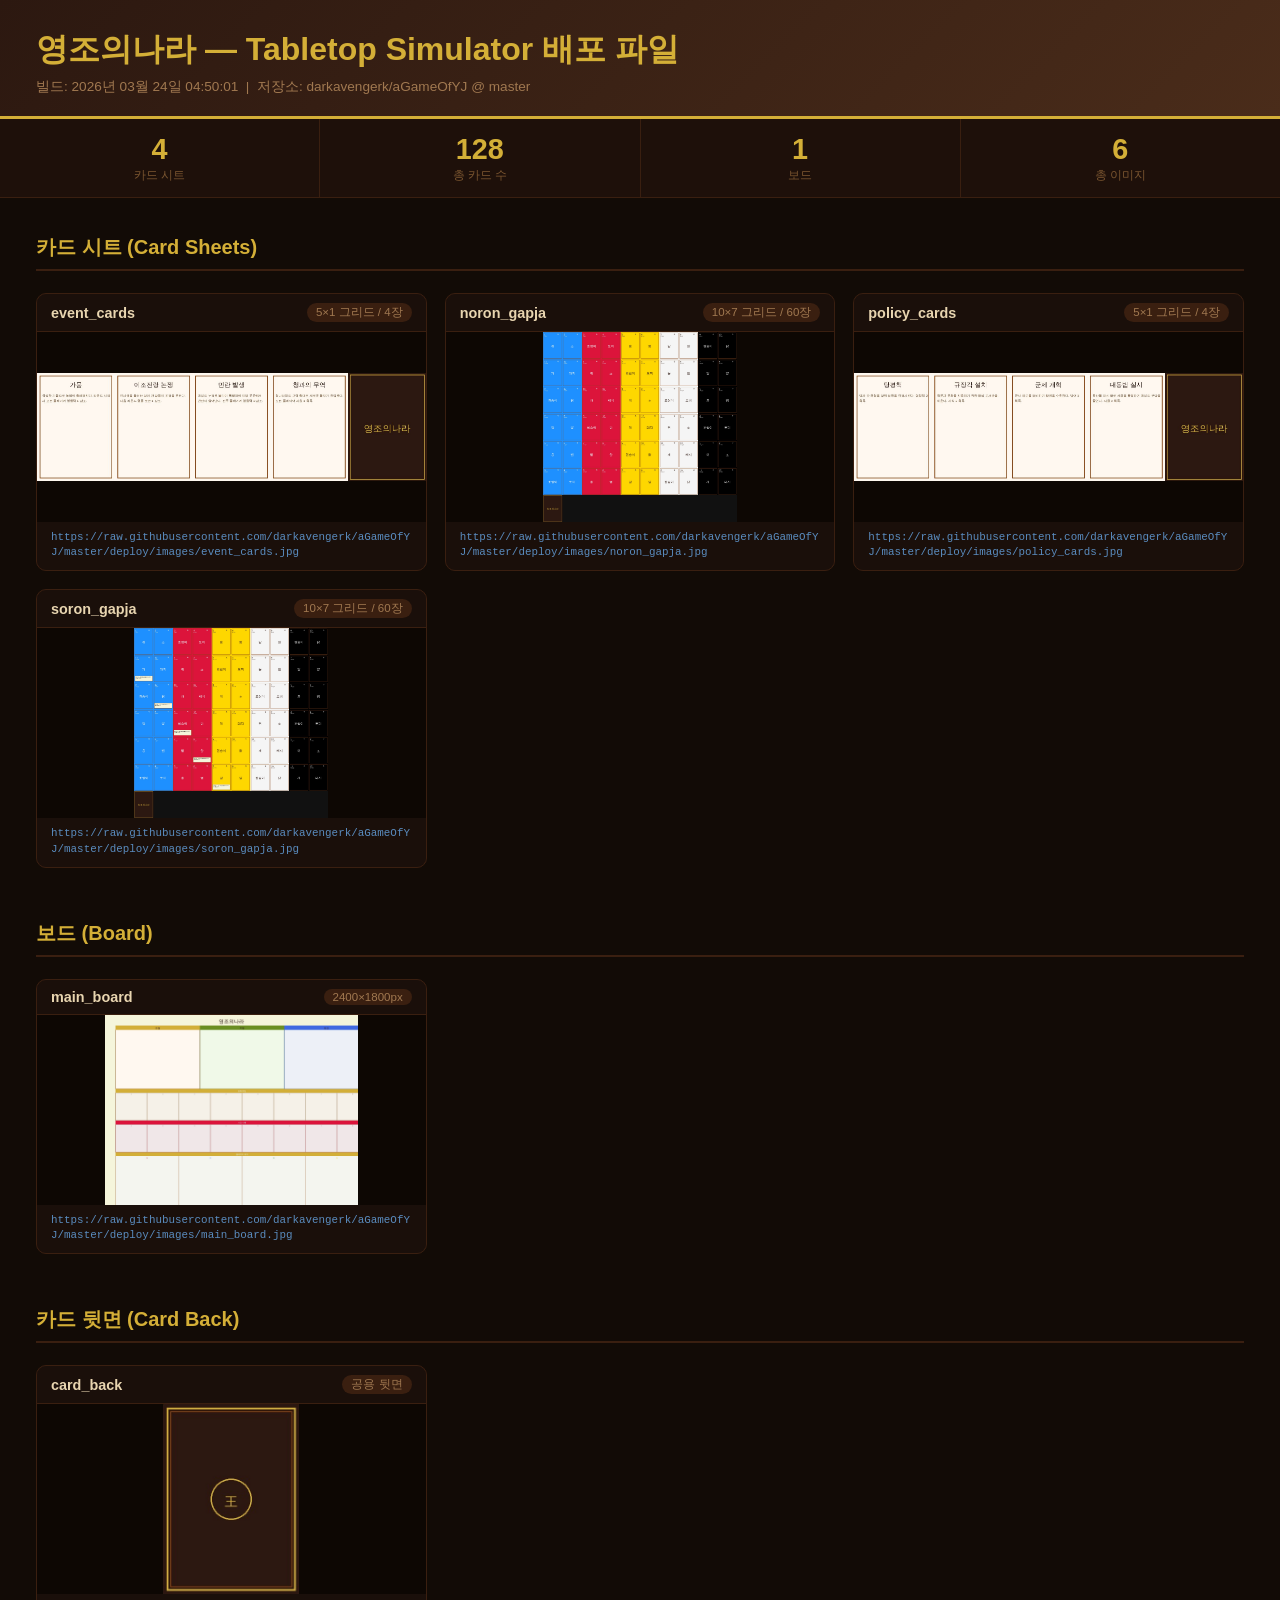
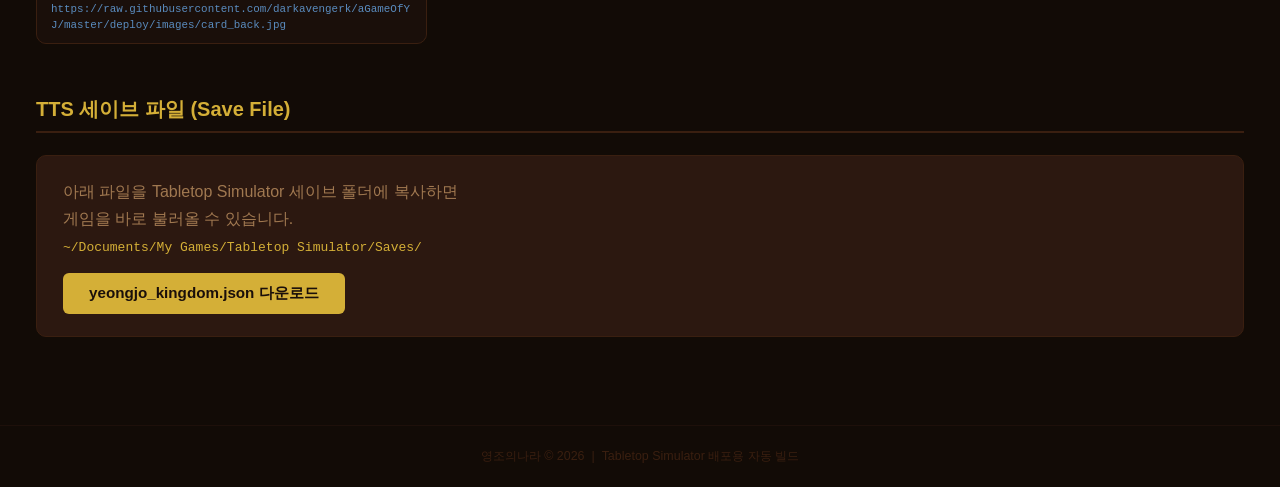
==== index.html @ 4de60154 "chore: rebuild TTS deploy assets [skip ci]" ====
<!DOCTYPE html>
<html lang="ko">
<head>
  <meta charset="UTF-8">
  <meta name="viewport" content="width=device-width, initial-scale=1.0">
  <title>영조의나라 — TTS 배포 파일</title>
  <style>
    *, *::before, *::after { box-sizing: border-box; margin: 0; padding: 0; }

    body {
      font-family: 'Malgun Gothic', 'Noto Sans KR', sans-serif;
      background: #120b06;
      color: #e8d5b0;
      min-height: 100vh;
    }

    /* ── 헤더 ── */
    header {
      background: linear-gradient(135deg, #2c1810 0%, #4a2c1a 100%);
      border-bottom: 3px solid #d4af37;
      padding: 28px 36px 20px;
    }
    header h1 { font-size: 2rem; color: #d4af37; margin-bottom: 6px; }
    header .meta { color: #a07850; font-size: 0.85rem; }

    /* ── 통계 바 ── */
    .stats-bar {
      display: flex;
      gap: 0;
      background: #1e100a;
      border-bottom: 1px solid #3a1f10;
    }
    .stat {
      flex: 1;
      display: flex;
      flex-direction: column;
      align-items: center;
      padding: 14px 0;
      border-right: 1px solid #3a1f10;
    }
    .stat:last-child { border-right: none; }
    .stat-value { font-size: 1.8rem; font-weight: 700; color: #d4af37; }
    .stat-label { font-size: 0.72rem; color: #7a5530; margin-top: 2px; }

    /* ── 메인 ── */
    main { padding: 36px; }

    section { margin-bottom: 52px; }
    section h2 {
      font-size: 1.25rem;
      color: #d4af37;
      border-bottom: 2px solid #3a1f10;
      padding-bottom: 8px;
      margin-bottom: 22px;
    }

    /* ── 그리드 ── */
    .grid {
      display: grid;
      grid-template-columns: repeat(auto-fill, minmax(300px, 1fr));
      gap: 18px;
    }

    /* ── 카드 아이템 ── */
    .card-item {
      background: #2c1810;
      border: 1px solid #3a1f10;
      border-radius: 10px;
      overflow: hidden;
      transition: border-color 0.2s, transform 0.15s;
    }
    .card-item:hover {
      border-color: #d4af37;
      transform: translateY(-2px);
    }

    .card-header {
      display: flex;
      justify-content: space-between;
      align-items: center;
      padding: 9px 14px;
      background: #1a0f0a;
      border-bottom: 1px solid #3a1f10;
    }
    .item-name { font-weight: 700; font-size: 0.9rem; }
    .item-badge {
      font-size: 0.72rem;
      color: #a07850;
      background: #3a1f10;
      padding: 2px 9px;
      border-radius: 12px;
      white-space: nowrap;
    }

    .card-item a { display: block; }
    .card-item img {
      width: 100%;
      height: 190px;
      object-fit: contain;
      background: #0d0703;
      display: block;
      transition: opacity 0.15s;
    }
    .card-item a:hover img { opacity: 0.85; }

    .card-footer {
      padding: 8px 14px 10px;
      background: #1a0f0a;
    }
    .card-footer code {
      font-size: 0.68rem;
      color: #5a8cbf;
      word-break: break-all;
      display: block;
      line-height: 1.4;
    }

    /* ── JSON 섹션 ── */
    .json-box {
      background: #2c1810;
      border: 1px solid #3a1f10;
      border-radius: 10px;
      padding: 22px 26px;
    }
    .json-box p { color: #a07850; margin-bottom: 14px; line-height: 1.7; }
    .json-box code { color: #d4af37; }
    .dl-btn {
      display: inline-block;
      background: #d4af37;
      color: #1a0f0a;
      text-decoration: none;
      padding: 10px 26px;
      border-radius: 6px;
      font-weight: 700;
      font-size: 0.95rem;
      transition: background 0.2s;
    }
    .dl-btn:hover { background: #f0d060; }

    /* ── 푸터 ── */
    footer {
      text-align: center;
      padding: 22px;
      color: #3a1f10;
      font-size: 0.78rem;
      border-top: 1px solid #1e100a;
    }
  </style>
</head>
<body>

<header>
  <h1>영조의나라 — Tabletop Simulator 배포 파일</h1>
  <div class="meta">
    빌드: 2026년 03월 24일 04:50:01 &nbsp;|&nbsp;
    저장소: darkavengerk/aGameOfYJ @ master
  </div>
</header>

<div class="stats-bar">
  <div class="stat">
    <span class="stat-value">4</span>
    <span class="stat-label">카드 시트</span>
  </div>
  <div class="stat">
    <span class="stat-value">128</span>
    <span class="stat-label">총 카드 수</span>
  </div>
  <div class="stat">
    <span class="stat-value">1</span>
    <span class="stat-label">보드</span>
  </div>
  <div class="stat">
    <span class="stat-value">6</span>
    <span class="stat-label">총 이미지</span>
  </div>
</div>

<main>

  <section>
    <h2>카드 시트 (Card Sheets)</h2>
    <div class="grid">
      
        <div class="card-item">
          <div class="card-header">
            <span class="item-name">event_cards</span>
            <span class="item-badge">5×1 그리드 / 4장</span>
          </div>
          <a href="deploy/images/event_cards.jpg" target="_blank" title="클릭하면 원본 크기로 열림">
            <img src="deploy/images/event_cards.jpg" alt="event_cards" loading="lazy">
          </a>
          <div class="card-footer">
            <code>https://raw.githubusercontent.com/darkavengerk/aGameOfYJ/master/deploy/images/event_cards.jpg</code>
          </div>
        </div>
        <div class="card-item">
          <div class="card-header">
            <span class="item-name">noron_gapja</span>
            <span class="item-badge">10×7 그리드 / 60장</span>
          </div>
          <a href="deploy/images/noron_gapja.jpg" target="_blank" title="클릭하면 원본 크기로 열림">
            <img src="deploy/images/noron_gapja.jpg" alt="noron_gapja" loading="lazy">
          </a>
          <div class="card-footer">
            <code>https://raw.githubusercontent.com/darkavengerk/aGameOfYJ/master/deploy/images/noron_gapja.jpg</code>
          </div>
        </div>
        <div class="card-item">
          <div class="card-header">
            <span class="item-name">policy_cards</span>
            <span class="item-badge">5×1 그리드 / 4장</span>
          </div>
          <a href="deploy/images/policy_cards.jpg" target="_blank" title="클릭하면 원본 크기로 열림">
            <img src="deploy/images/policy_cards.jpg" alt="policy_cards" loading="lazy">
          </a>
          <div class="card-footer">
            <code>https://raw.githubusercontent.com/darkavengerk/aGameOfYJ/master/deploy/images/policy_cards.jpg</code>
          </div>
        </div>
        <div class="card-item">
          <div class="card-header">
            <span class="item-name">soron_gapja</span>
            <span class="item-badge">10×7 그리드 / 60장</span>
          </div>
          <a href="deploy/images/soron_gapja.jpg" target="_blank" title="클릭하면 원본 크기로 열림">
            <img src="deploy/images/soron_gapja.jpg" alt="soron_gapja" loading="lazy">
          </a>
          <div class="card-footer">
            <code>https://raw.githubusercontent.com/darkavengerk/aGameOfYJ/master/deploy/images/soron_gapja.jpg</code>
          </div>
        </div>
    </div>
  </section>

  <section>
    <h2>보드 (Board)</h2>
    <div class="grid">
      
        <div class="card-item">
          <div class="card-header">
            <span class="item-name">main_board</span>
            <span class="item-badge">2400×1800px</span>
          </div>
          <a href="deploy/images/main_board.jpg" target="_blank" title="클릭하면 원본 크기로 열림">
            <img src="deploy/images/main_board.jpg" alt="main_board" loading="lazy">
          </a>
          <div class="card-footer">
            <code>https://raw.githubusercontent.com/darkavengerk/aGameOfYJ/master/deploy/images/main_board.jpg</code>
          </div>
        </div>
    </div>
  </section>

  <section>
    <h2>카드 뒷면 (Card Back)</h2>
    <div class="grid">
      <div class="card-item">
        <div class="card-header">
          <span class="item-name">card_back</span>
          <span class="item-badge">공용 뒷면</span>
        </div>
        <a href="deploy/images/card_back.jpg" target="_blank">
          <img src="deploy/images/card_back.jpg" alt="card_back" loading="lazy">
        </a>
        <div class="card-footer">
          <code>https://raw.githubusercontent.com/darkavengerk/aGameOfYJ/master/deploy/images/card_back.jpg</code>
        </div>
      </div>
    </div>
  </section>

  <section>
    <h2>TTS 세이브 파일 (Save File)</h2>
    <div class="json-box">
      <p>
        아래 파일을 Tabletop Simulator 세이브 폴더에 복사하면<br>
        게임을 바로 불러올 수 있습니다.<br>
        <code>~/Documents/My Games/Tabletop Simulator/Saves/</code>
      </p>
      <a href="deploy/yeongjo_kingdom.json" download class="dl-btn">
        yeongjo_kingdom.json 다운로드
      </a>
    </div>
  </section>

</main>

<footer>
  영조의나라 &copy; 2026 &nbsp;|&nbsp;
  Tabletop Simulator 배포용 자동 빌드
</footer>

</body>
</html>
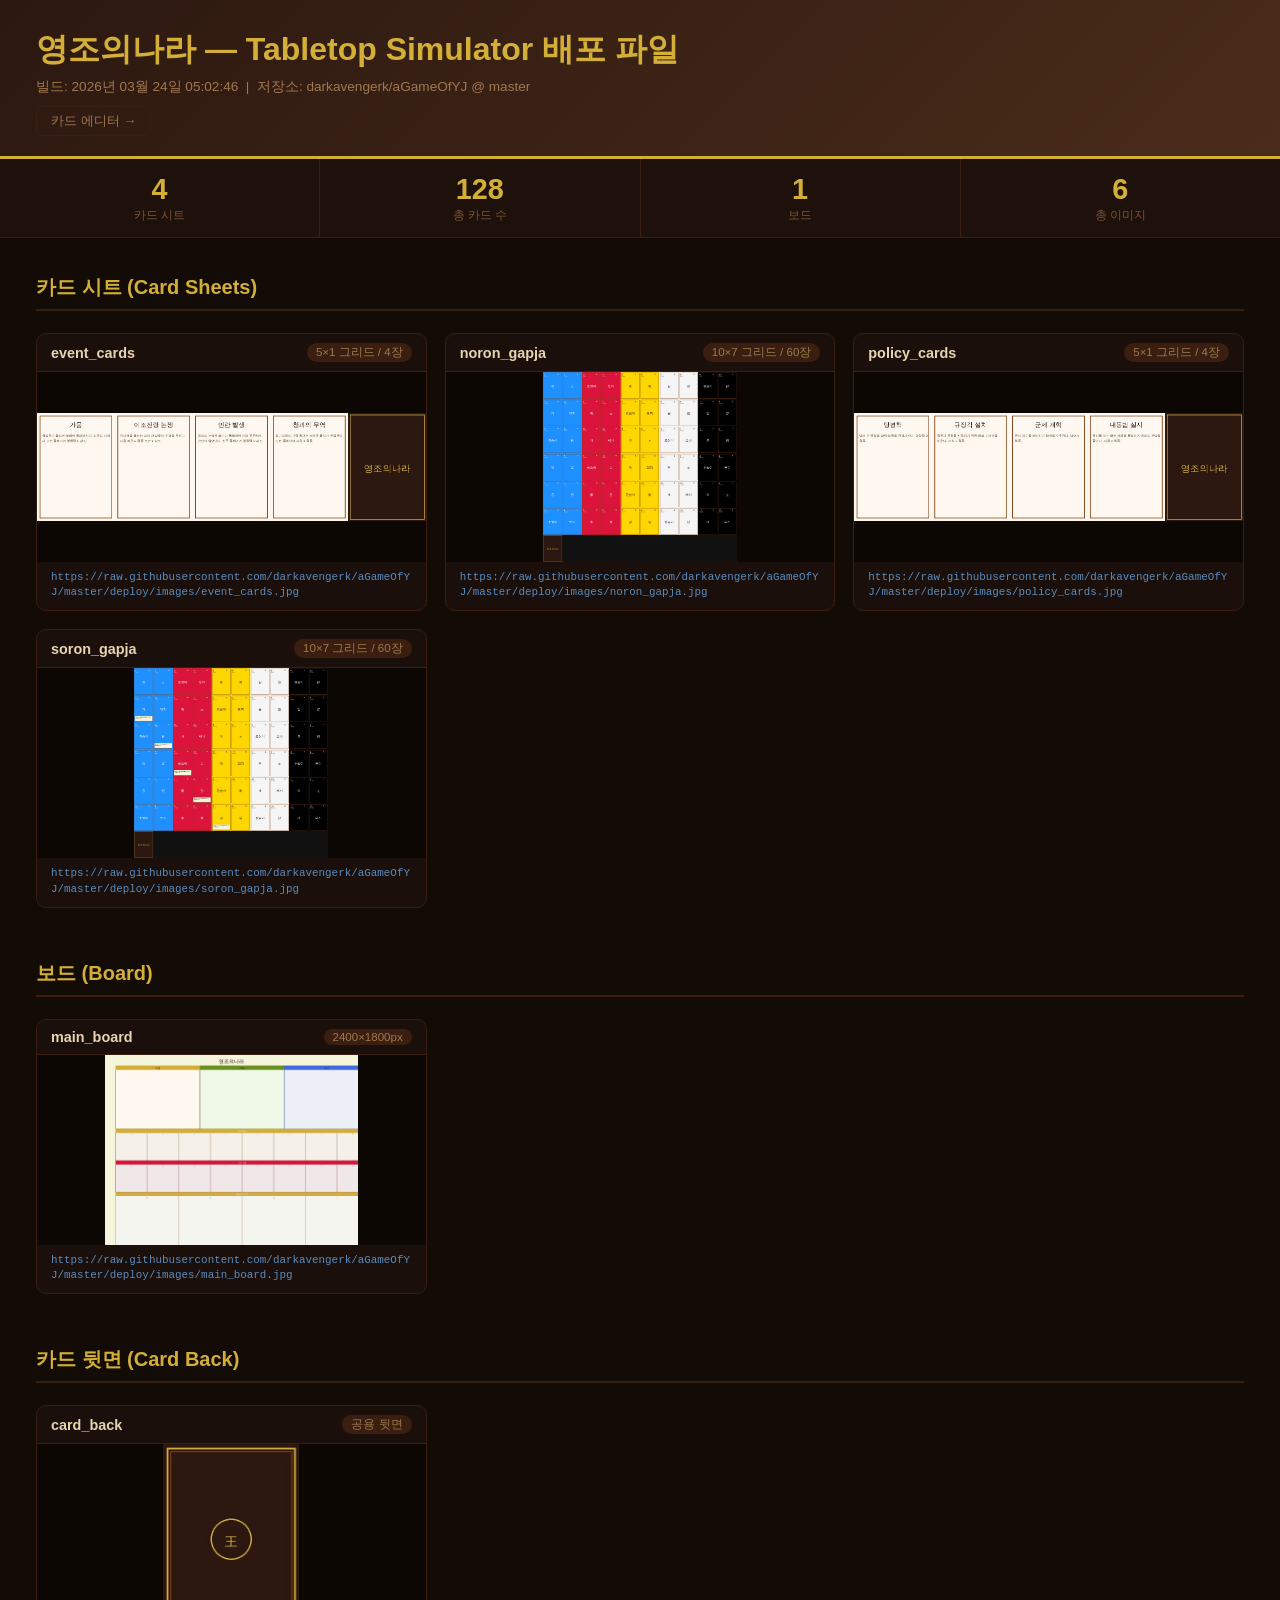
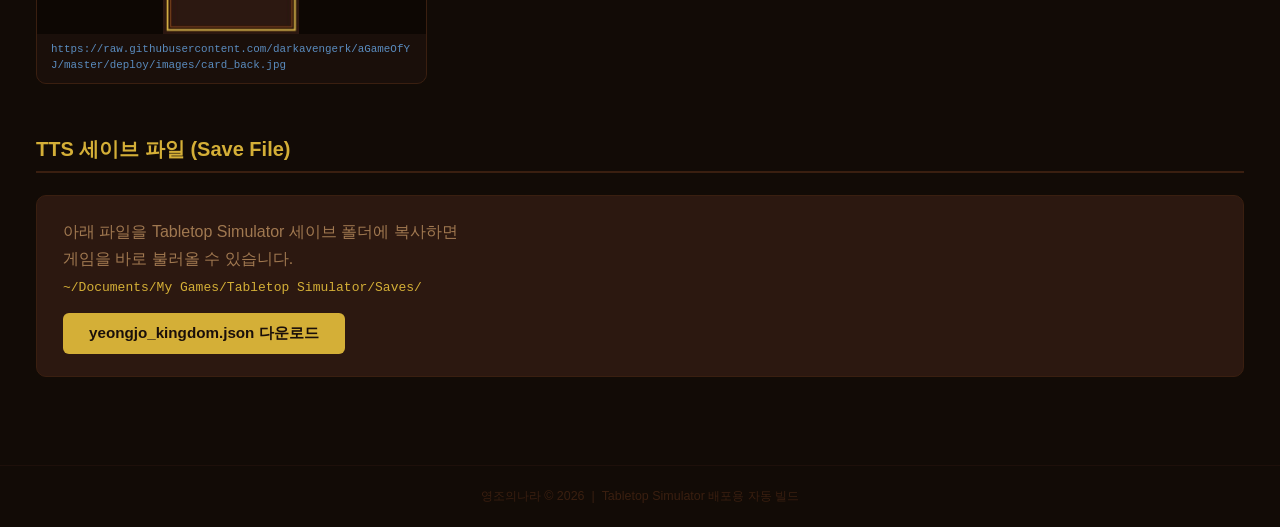
==== commit 11bd5021: "chore: rebuild TTS deploy assets [skip ci]" ====
--- a/index.html
+++ b/index.html
@@ -137,6 +137,25 @@
     }
     .dl-btn:hover { background: #f0d060; }
 
+    /* ── 헤더 내비 ── */
+    .header-nav {
+      margin-top: 10px;
+    }
+    .nav-link {
+      display: inline-block;
+      border: 1px solid #3a1f10;
+      color: #a07850;
+      text-decoration: none;
+      padding: 5px 14px;
+      border-radius: 6px;
+      font-size: 0.82rem;
+      transition: border-color .2s, color .2s;
+    }
+    .nav-link:hover {
+      border-color: #d4af37;
+      color: #d4af37;
+    }
+
     /* ── 푸터 ── */
     footer {
       text-align: center;
@@ -152,9 +171,12 @@
 <header>
   <h1>영조의나라 — Tabletop Simulator 배포 파일</h1>
   <div class="meta">
-    빌드: 2026년 03월 24일 04:50:01 &nbsp;|&nbsp;
+    빌드: 2026년 03월 24일 05:02:46 &nbsp;|&nbsp;
     저장소: darkavengerk/aGameOfYJ @ master
   </div>
+  <nav class="header-nav">
+    <a href="editor/index.html" class="nav-link">카드 에디터 →</a>
+  </nav>
 </header>
 
 <div class="stats-bar">
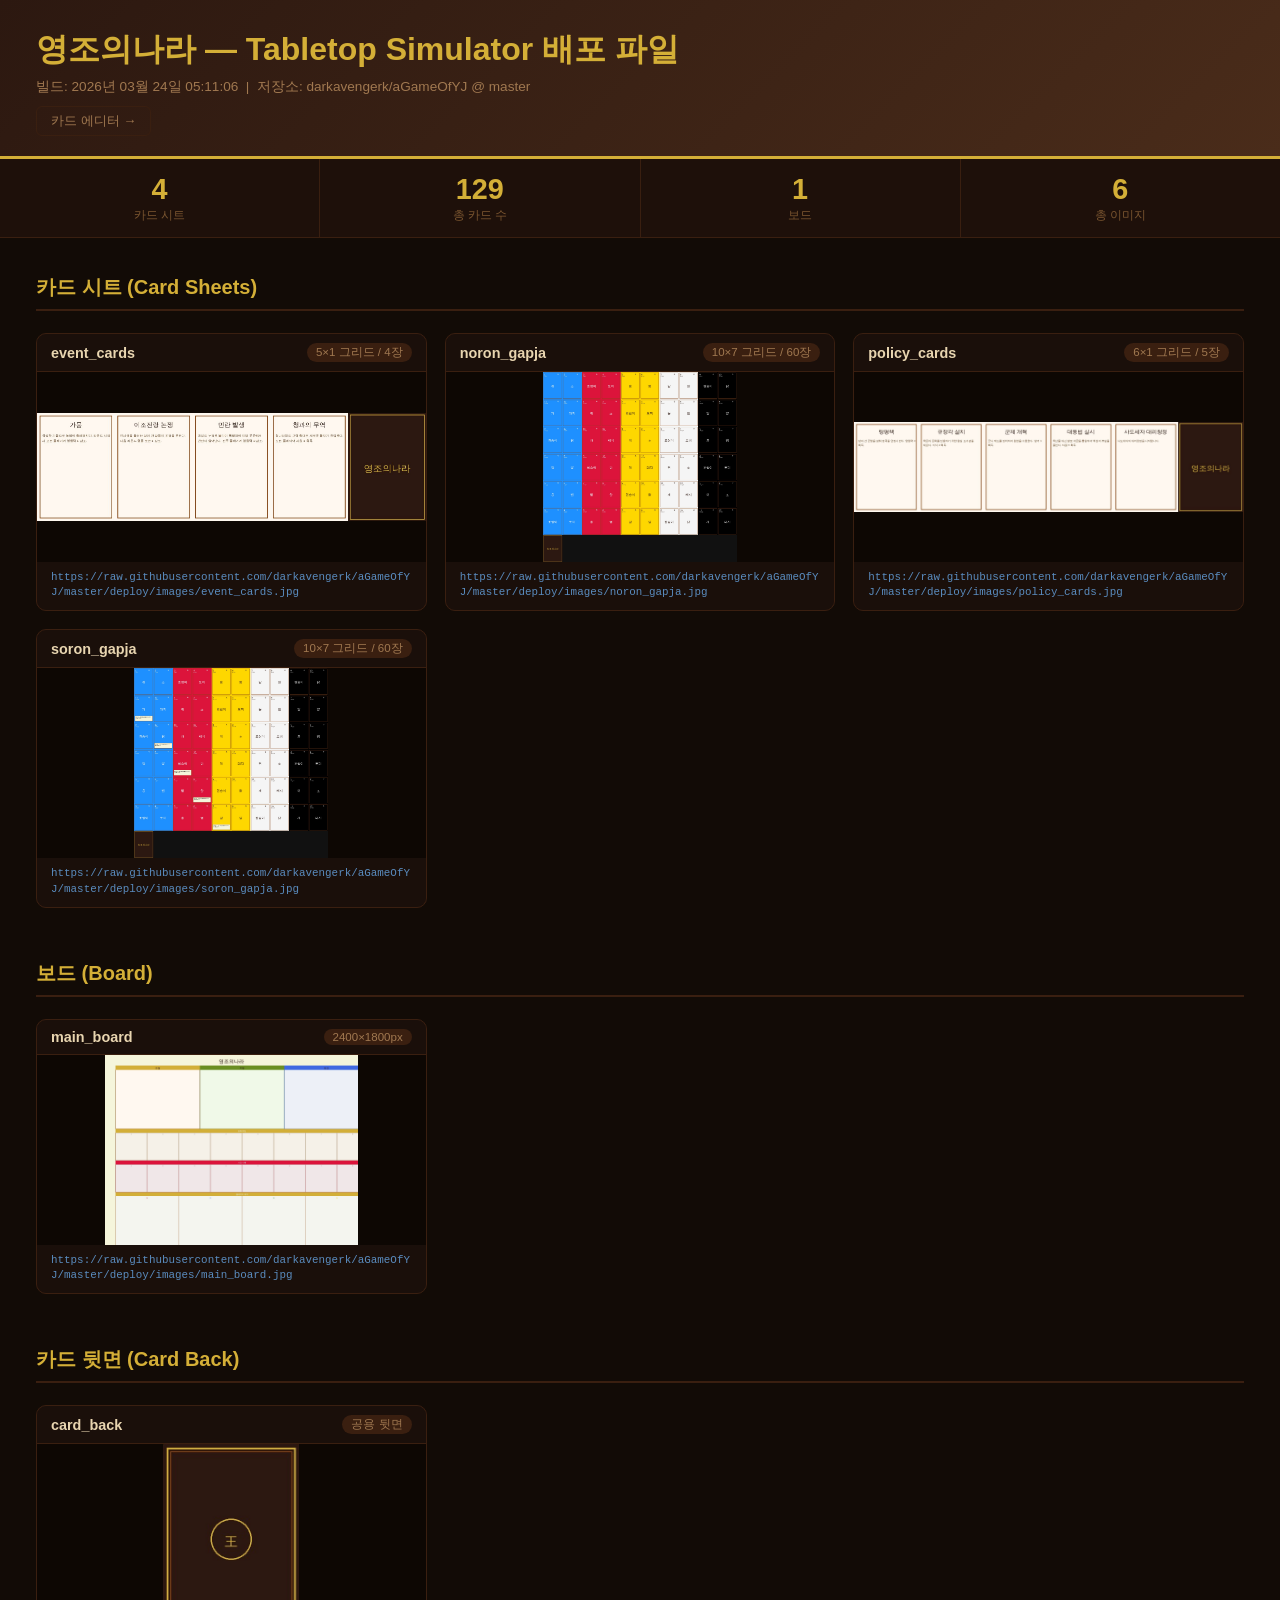
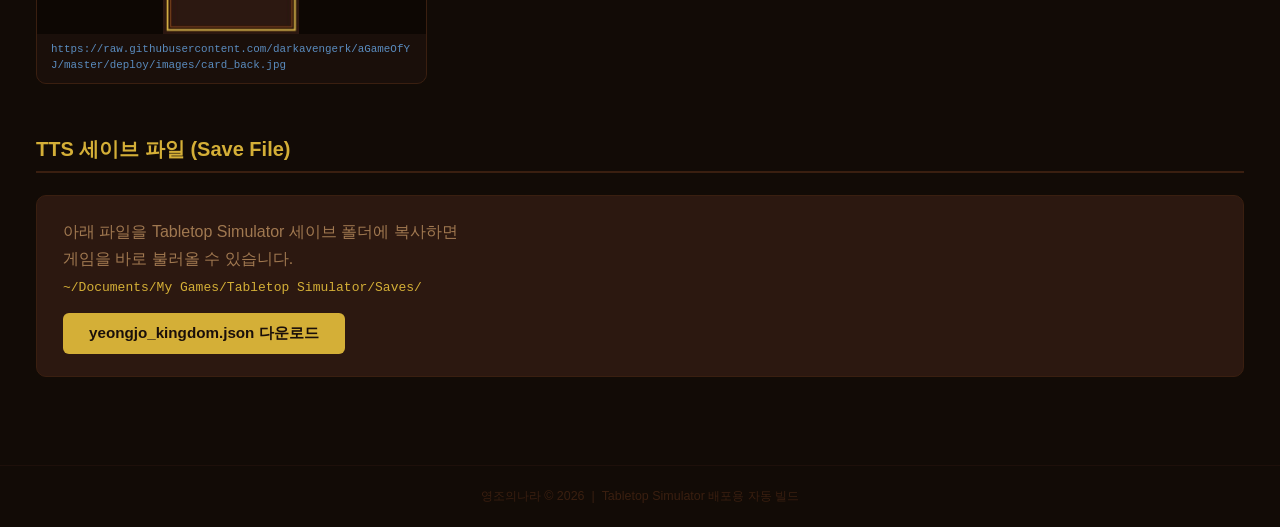
==== commit a8dbeab1: "chore: rebuild TTS deploy assets [skip ci]" ====
--- a/index.html
+++ b/index.html
@@ -171,7 +171,7 @@
 <header>
   <h1>영조의나라 — Tabletop Simulator 배포 파일</h1>
   <div class="meta">
-    빌드: 2026년 03월 24일 05:02:46 &nbsp;|&nbsp;
+    빌드: 2026년 03월 24일 05:11:06 &nbsp;|&nbsp;
     저장소: darkavengerk/aGameOfYJ @ master
   </div>
   <nav class="header-nav">
@@ -185,7 +185,7 @@
     <span class="stat-label">카드 시트</span>
   </div>
   <div class="stat">
-    <span class="stat-value">128</span>
+    <span class="stat-value">129</span>
     <span class="stat-label">총 카드 수</span>
   </div>
   <div class="stat">
@@ -231,7 +231,7 @@
         <div class="card-item">
           <div class="card-header">
             <span class="item-name">policy_cards</span>
-            <span class="item-badge">5×1 그리드 / 4장</span>
+            <span class="item-badge">6×1 그리드 / 5장</span>
           </div>
           <a href="deploy/images/policy_cards.jpg" target="_blank" title="클릭하면 원본 크기로 열림">
             <img src="deploy/images/policy_cards.jpg" alt="policy_cards" loading="lazy">
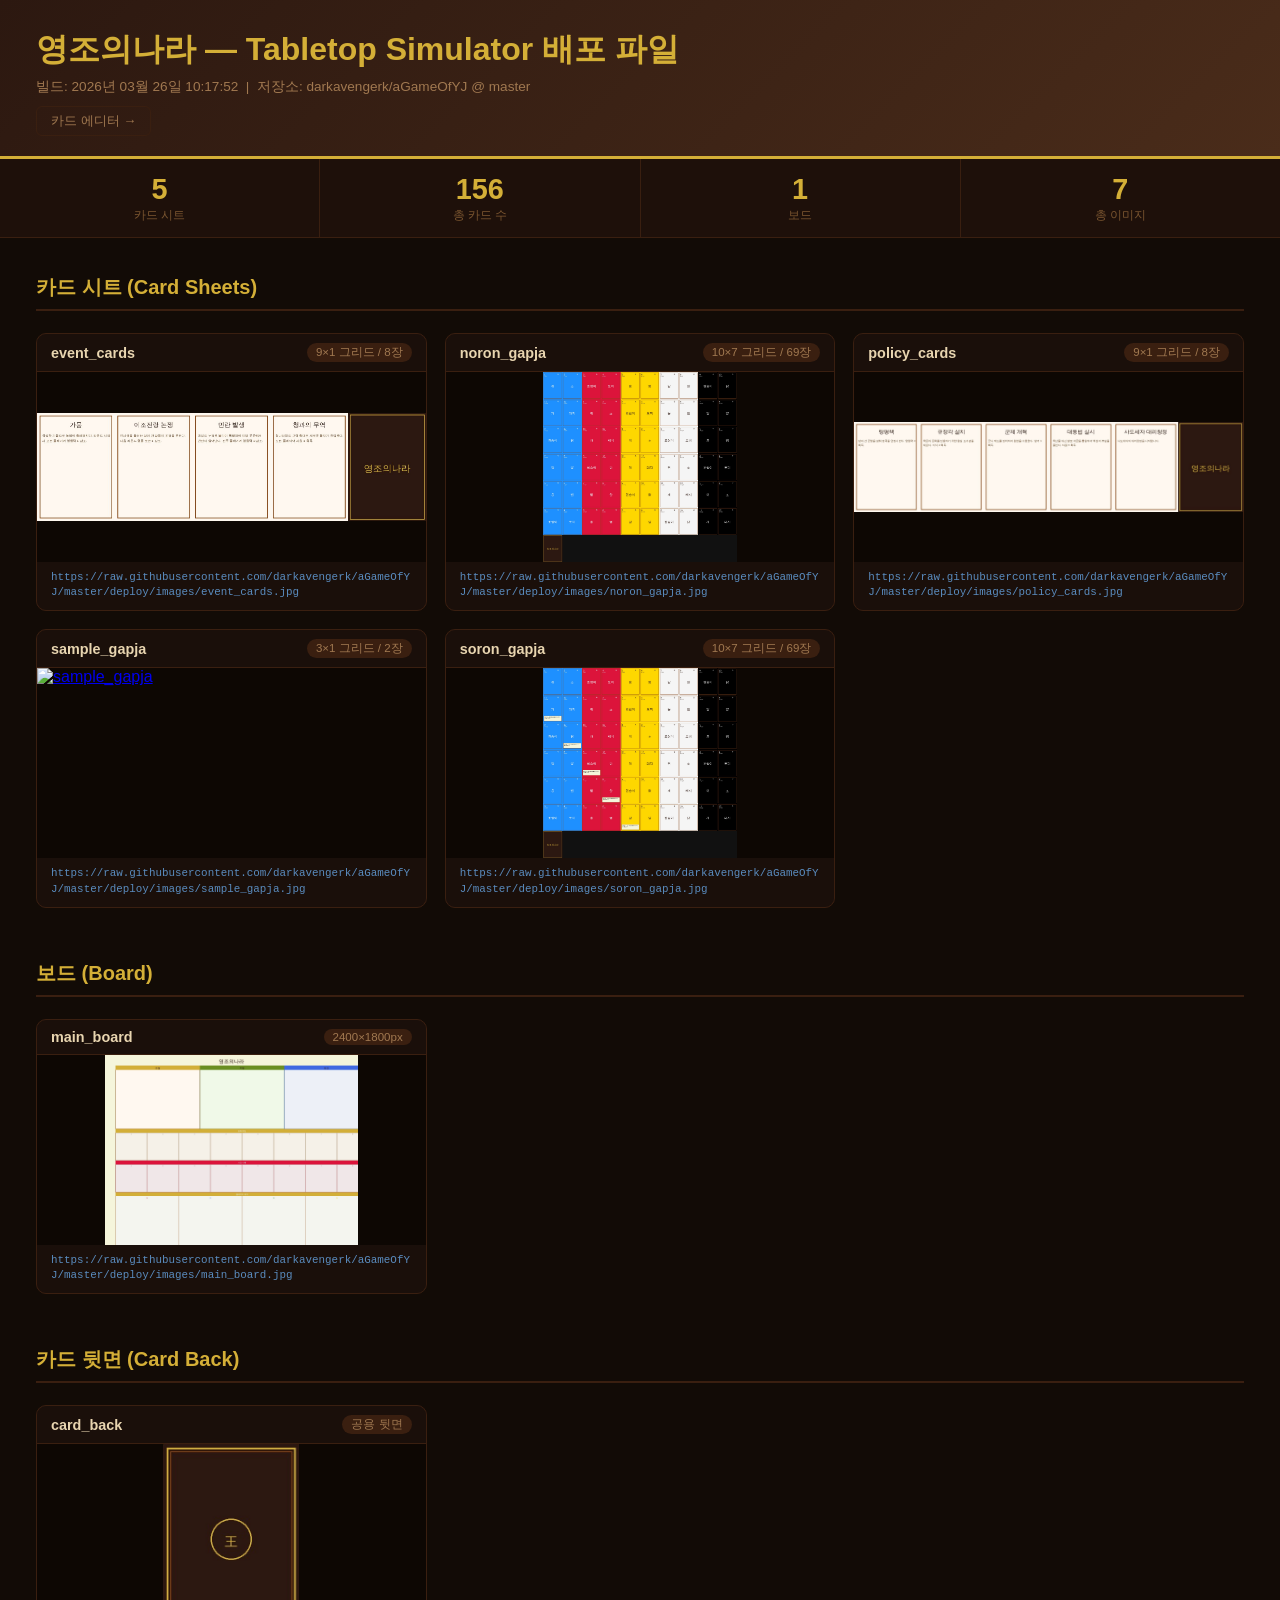
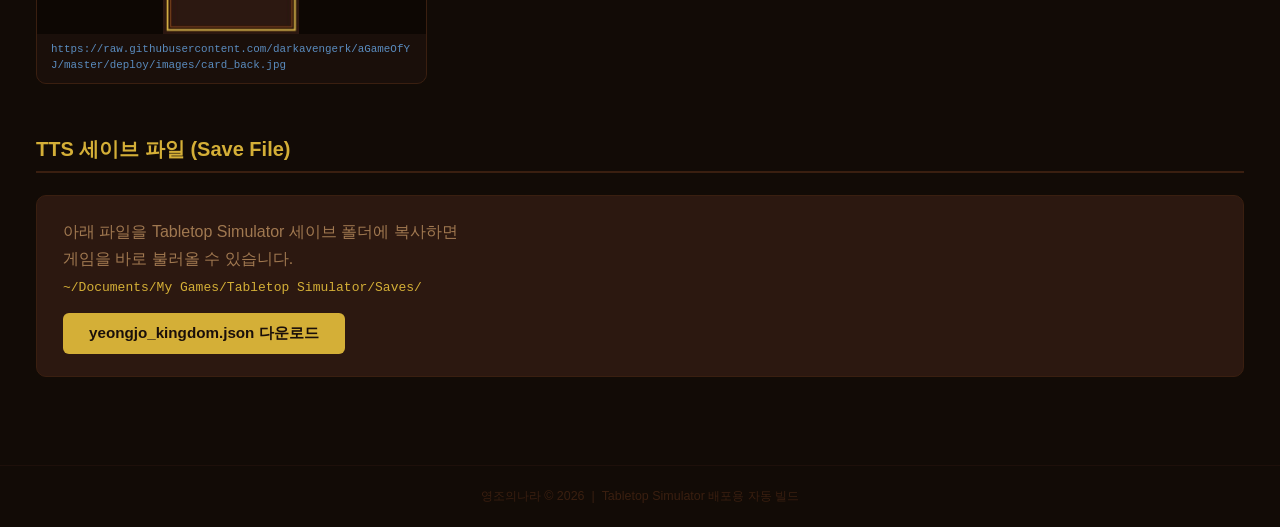
==== commit ca8b9776: "HTML 관련" ====
--- a/index.html
+++ b/index.html
@@ -171,7 +171,7 @@
 <header>
   <h1>영조의나라 — Tabletop Simulator 배포 파일</h1>
   <div class="meta">
-    빌드: 2026년 03월 24일 05:11:06 &nbsp;|&nbsp;
+    빌드: 2026년 03월 26일 10:17:52 &nbsp;|&nbsp;
     저장소: darkavengerk/aGameOfYJ @ master
   </div>
   <nav class="header-nav">
@@ -181,11 +181,11 @@
 
 <div class="stats-bar">
   <div class="stat">
-    <span class="stat-value">4</span>
+    <span class="stat-value">5</span>
     <span class="stat-label">카드 시트</span>
   </div>
   <div class="stat">
-    <span class="stat-value">129</span>
+    <span class="stat-value">156</span>
     <span class="stat-label">총 카드 수</span>
   </div>
   <div class="stat">
@@ -193,7 +193,7 @@
     <span class="stat-label">보드</span>
   </div>
   <div class="stat">
-    <span class="stat-value">6</span>
+    <span class="stat-value">7</span>
     <span class="stat-label">총 이미지</span>
   </div>
 </div>
@@ -207,7 +207,7 @@
         <div class="card-item">
           <div class="card-header">
             <span class="item-name">event_cards</span>
-            <span class="item-badge">5×1 그리드 / 4장</span>
+            <span class="item-badge">9×1 그리드 / 8장</span>
           </div>
           <a href="deploy/images/event_cards.jpg" target="_blank" title="클릭하면 원본 크기로 열림">
             <img src="deploy/images/event_cards.jpg" alt="event_cards" loading="lazy">
@@ -219,7 +219,7 @@
         <div class="card-item">
           <div class="card-header">
             <span class="item-name">noron_gapja</span>
-            <span class="item-badge">10×7 그리드 / 60장</span>
+            <span class="item-badge">10×7 그리드 / 69장</span>
           </div>
           <a href="deploy/images/noron_gapja.jpg" target="_blank" title="클릭하면 원본 크기로 열림">
             <img src="deploy/images/noron_gapja.jpg" alt="noron_gapja" loading="lazy">
@@ -231,7 +231,7 @@
         <div class="card-item">
           <div class="card-header">
             <span class="item-name">policy_cards</span>
-            <span class="item-badge">6×1 그리드 / 5장</span>
+            <span class="item-badge">9×1 그리드 / 8장</span>
           </div>
           <a href="deploy/images/policy_cards.jpg" target="_blank" title="클릭하면 원본 크기로 열림">
             <img src="deploy/images/policy_cards.jpg" alt="policy_cards" loading="lazy">
@@ -242,8 +242,20 @@
         </div>
         <div class="card-item">
           <div class="card-header">
+            <span class="item-name">sample_gapja</span>
+            <span class="item-badge">3×1 그리드 / 2장</span>
+          </div>
+          <a href="deploy/images/sample_gapja.jpg" target="_blank" title="클릭하면 원본 크기로 열림">
+            <img src="deploy/images/sample_gapja.jpg" alt="sample_gapja" loading="lazy">
+          </a>
+          <div class="card-footer">
+            <code>https://raw.githubusercontent.com/darkavengerk/aGameOfYJ/master/deploy/images/sample_gapja.jpg</code>
+          </div>
+        </div>
+        <div class="card-item">
+          <div class="card-header">
             <span class="item-name">soron_gapja</span>
-            <span class="item-badge">10×7 그리드 / 60장</span>
+            <span class="item-badge">10×7 그리드 / 69장</span>
           </div>
           <a href="deploy/images/soron_gapja.jpg" target="_blank" title="클릭하면 원본 크기로 열림">
             <img src="deploy/images/soron_gapja.jpg" alt="soron_gapja" loading="lazy">
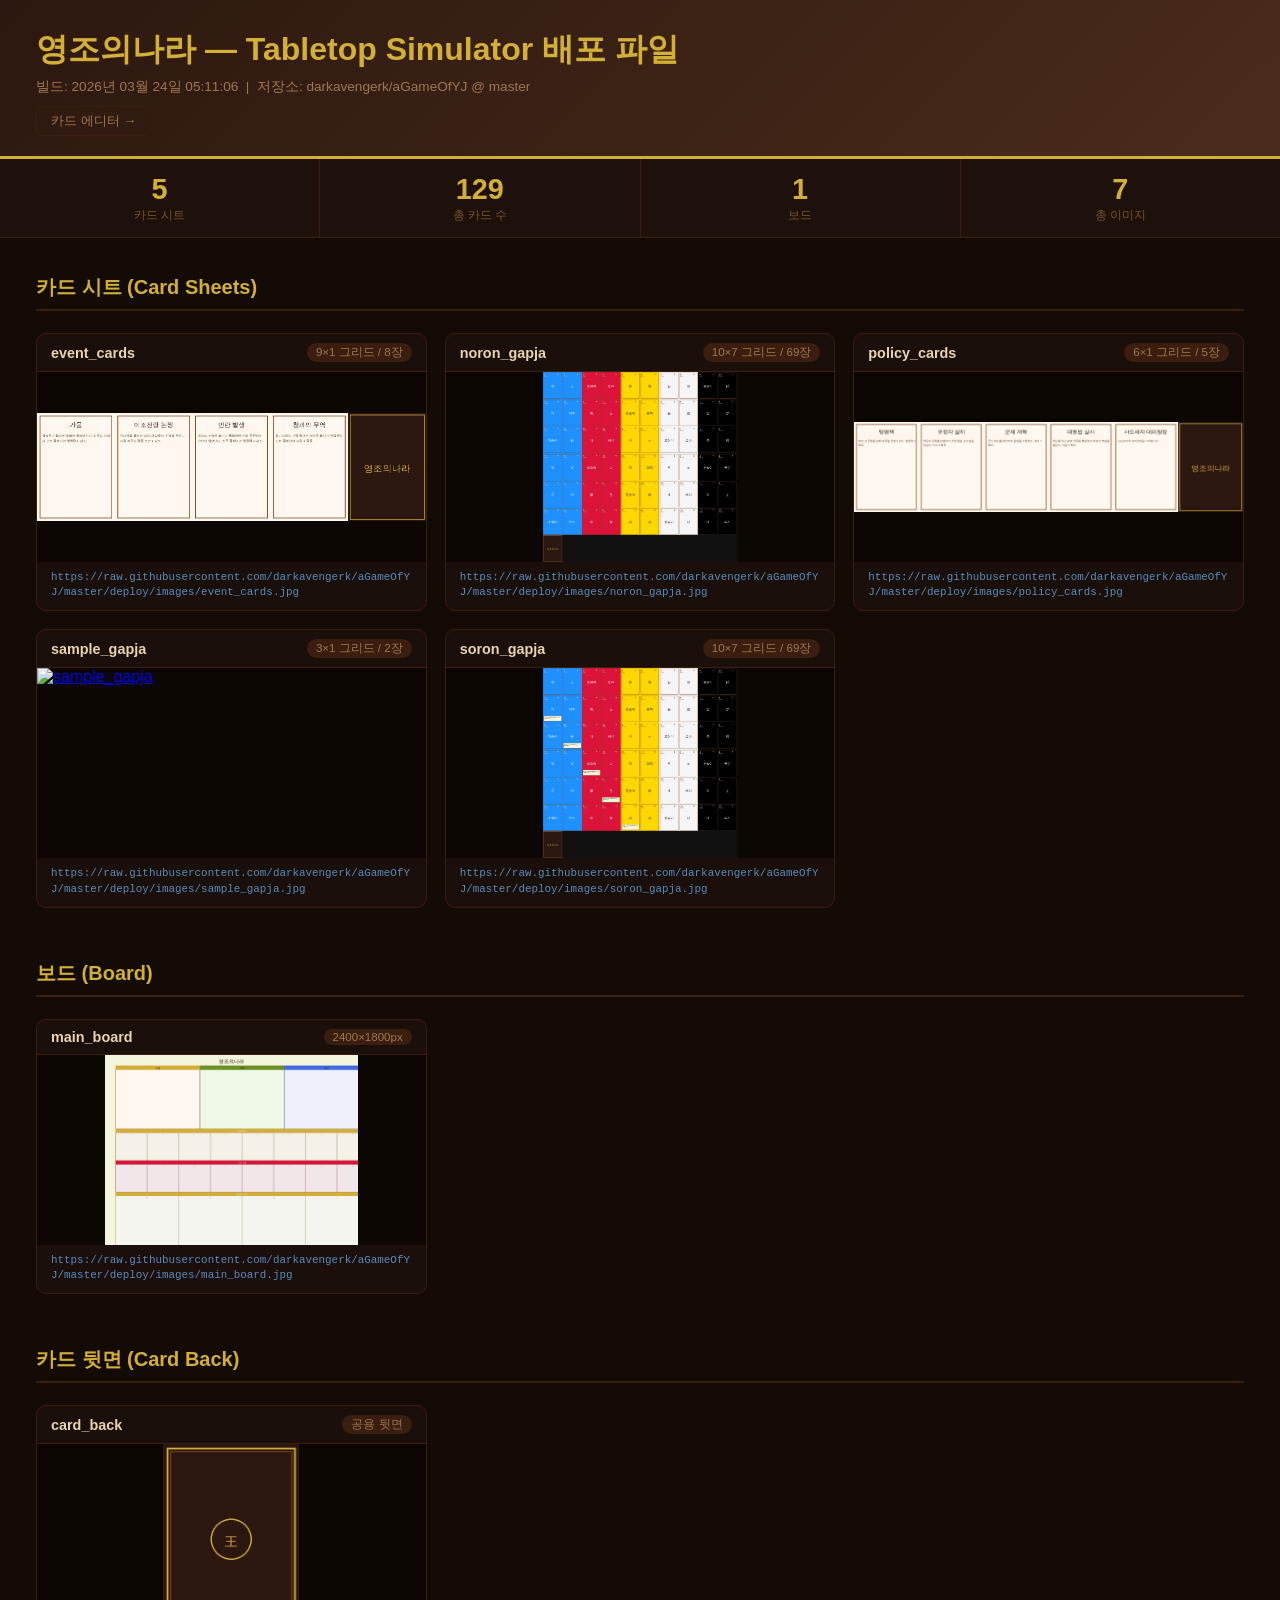
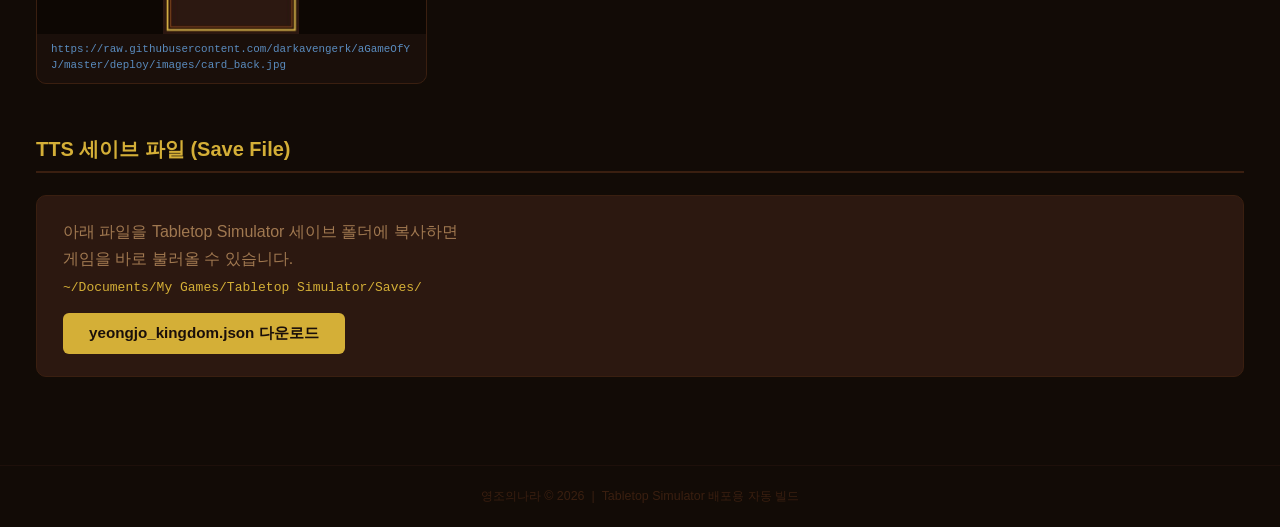
==== commit f1e6adb5: "Merge branch 'master' of https://github.com/darkavengerk/------" ====
--- a/index.html
+++ b/index.html
@@ -171,7 +171,7 @@
 <header>
   <h1>영조의나라 — Tabletop Simulator 배포 파일</h1>
   <div class="meta">
-    빌드: 2026년 03월 26일 10:17:52 &nbsp;|&nbsp;
+    빌드: 2026년 03월 24일 05:11:06 &nbsp;|&nbsp;
     저장소: darkavengerk/aGameOfYJ @ master
   </div>
   <nav class="header-nav">
@@ -185,7 +185,7 @@
     <span class="stat-label">카드 시트</span>
   </div>
   <div class="stat">
-    <span class="stat-value">156</span>
+    <span class="stat-value">129</span>
     <span class="stat-label">총 카드 수</span>
   </div>
   <div class="stat">
@@ -231,7 +231,7 @@
         <div class="card-item">
           <div class="card-header">
             <span class="item-name">policy_cards</span>
-            <span class="item-badge">9×1 그리드 / 8장</span>
+            <span class="item-badge">6×1 그리드 / 5장</span>
           </div>
           <a href="deploy/images/policy_cards.jpg" target="_blank" title="클릭하면 원본 크기로 열림">
             <img src="deploy/images/policy_cards.jpg" alt="policy_cards" loading="lazy">
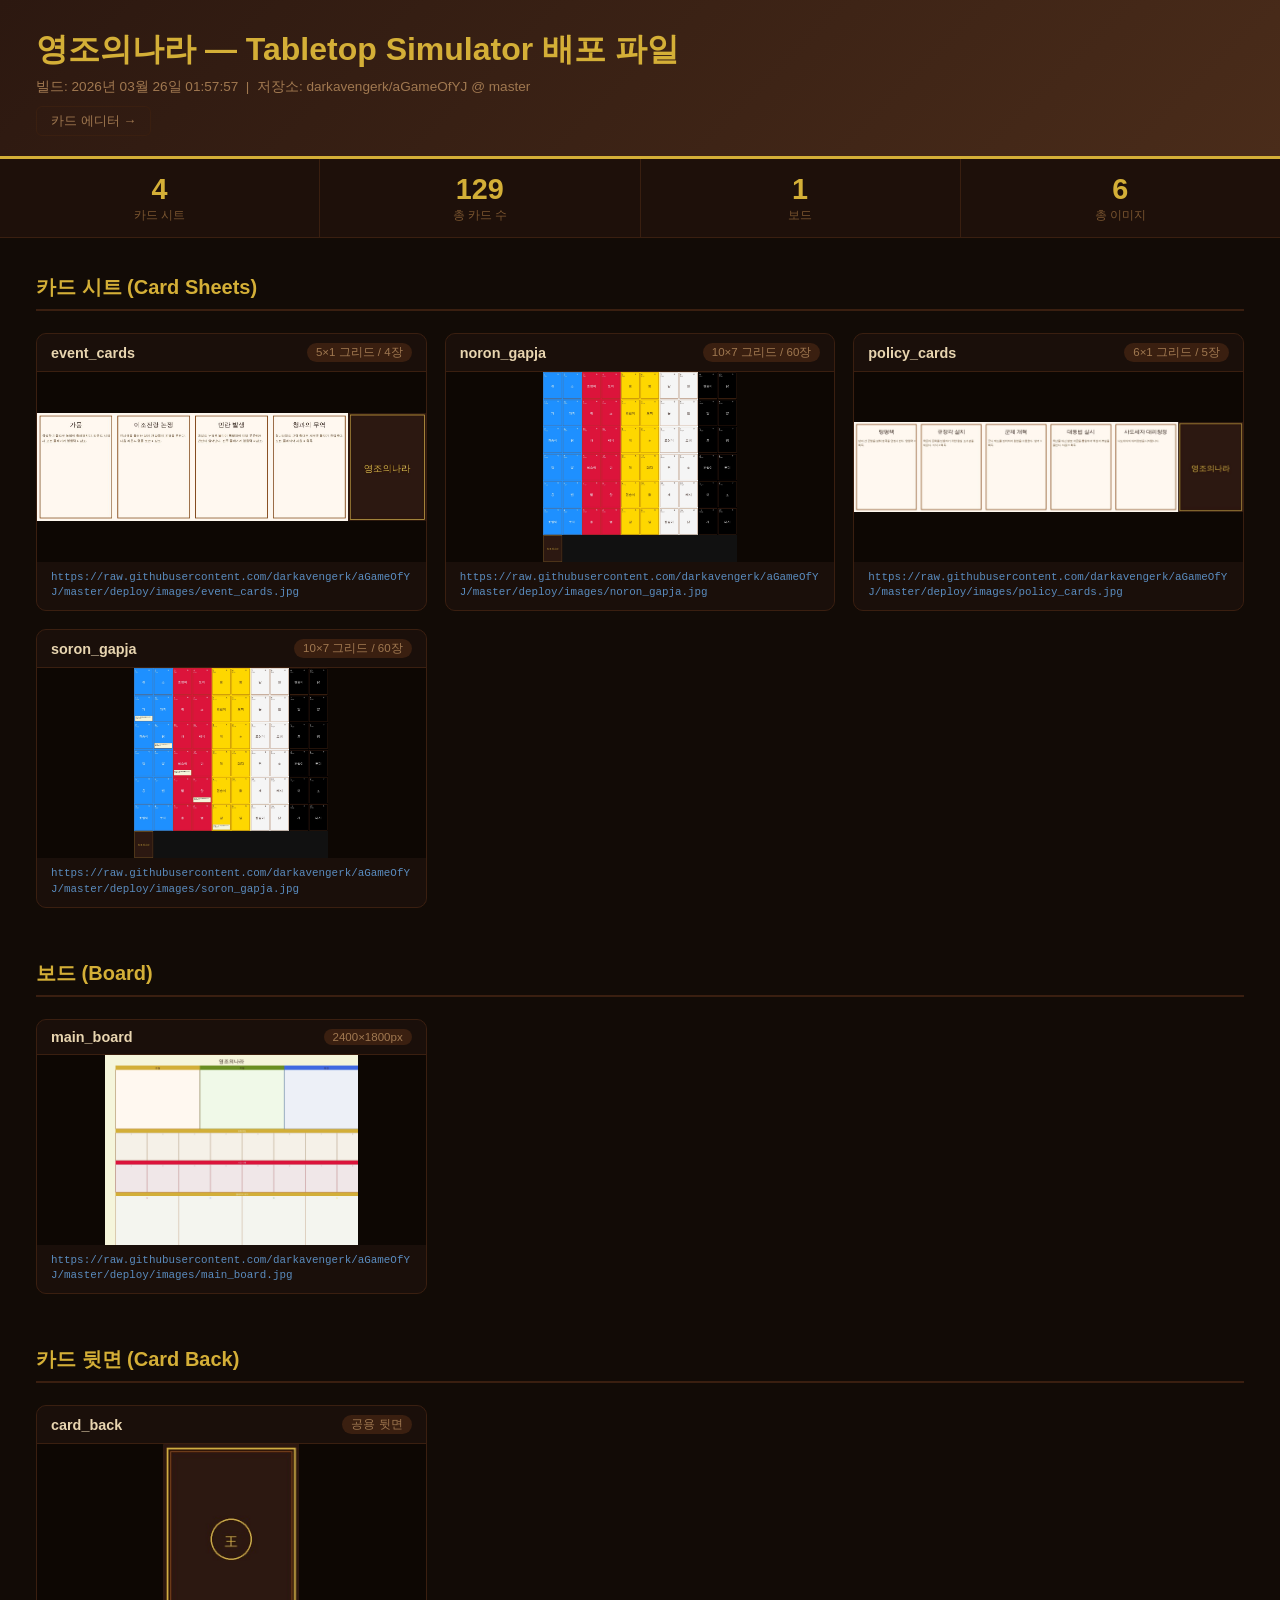
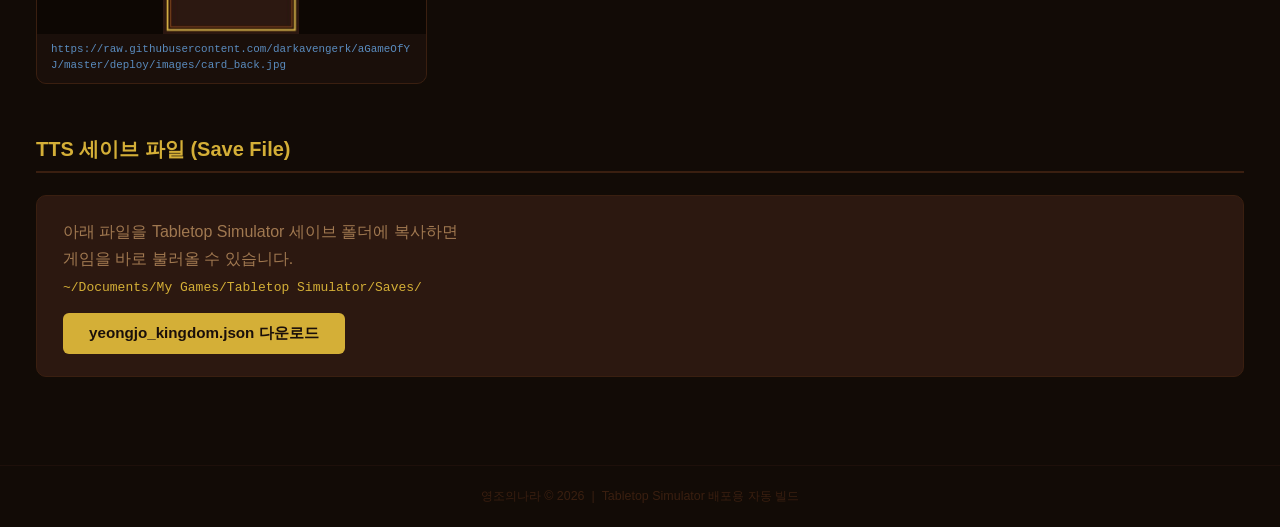
==== commit 902d5672: "chore: rebuild TTS deploy assets [skip ci]" ====
--- a/index.html
+++ b/index.html
@@ -171,7 +171,7 @@
 <header>
   <h1>영조의나라 — Tabletop Simulator 배포 파일</h1>
   <div class="meta">
-    빌드: 2026년 03월 24일 05:11:06 &nbsp;|&nbsp;
+    빌드: 2026년 03월 26일 01:57:57 &nbsp;|&nbsp;
     저장소: darkavengerk/aGameOfYJ @ master
   </div>
   <nav class="header-nav">
@@ -181,7 +181,7 @@
 
 <div class="stats-bar">
   <div class="stat">
-    <span class="stat-value">5</span>
+    <span class="stat-value">4</span>
     <span class="stat-label">카드 시트</span>
   </div>
   <div class="stat">
@@ -193,7 +193,7 @@
     <span class="stat-label">보드</span>
   </div>
   <div class="stat">
-    <span class="stat-value">7</span>
+    <span class="stat-value">6</span>
     <span class="stat-label">총 이미지</span>
   </div>
 </div>
@@ -207,7 +207,7 @@
         <div class="card-item">
           <div class="card-header">
             <span class="item-name">event_cards</span>
-            <span class="item-badge">9×1 그리드 / 8장</span>
+            <span class="item-badge">5×1 그리드 / 4장</span>
           </div>
           <a href="deploy/images/event_cards.jpg" target="_blank" title="클릭하면 원본 크기로 열림">
             <img src="deploy/images/event_cards.jpg" alt="event_cards" loading="lazy">
@@ -219,7 +219,7 @@
         <div class="card-item">
           <div class="card-header">
             <span class="item-name">noron_gapja</span>
-            <span class="item-badge">10×7 그리드 / 69장</span>
+            <span class="item-badge">10×7 그리드 / 60장</span>
           </div>
           <a href="deploy/images/noron_gapja.jpg" target="_blank" title="클릭하면 원본 크기로 열림">
             <img src="deploy/images/noron_gapja.jpg" alt="noron_gapja" loading="lazy">
@@ -242,20 +242,8 @@
         </div>
         <div class="card-item">
           <div class="card-header">
-            <span class="item-name">sample_gapja</span>
-            <span class="item-badge">3×1 그리드 / 2장</span>
-          </div>
-          <a href="deploy/images/sample_gapja.jpg" target="_blank" title="클릭하면 원본 크기로 열림">
-            <img src="deploy/images/sample_gapja.jpg" alt="sample_gapja" loading="lazy">
-          </a>
-          <div class="card-footer">
-            <code>https://raw.githubusercontent.com/darkavengerk/aGameOfYJ/master/deploy/images/sample_gapja.jpg</code>
-          </div>
-        </div>
-        <div class="card-item">
-          <div class="card-header">
             <span class="item-name">soron_gapja</span>
-            <span class="item-badge">10×7 그리드 / 69장</span>
+            <span class="item-badge">10×7 그리드 / 60장</span>
           </div>
           <a href="deploy/images/soron_gapja.jpg" target="_blank" title="클릭하면 원본 크기로 열림">
             <img src="deploy/images/soron_gapja.jpg" alt="soron_gapja" loading="lazy">
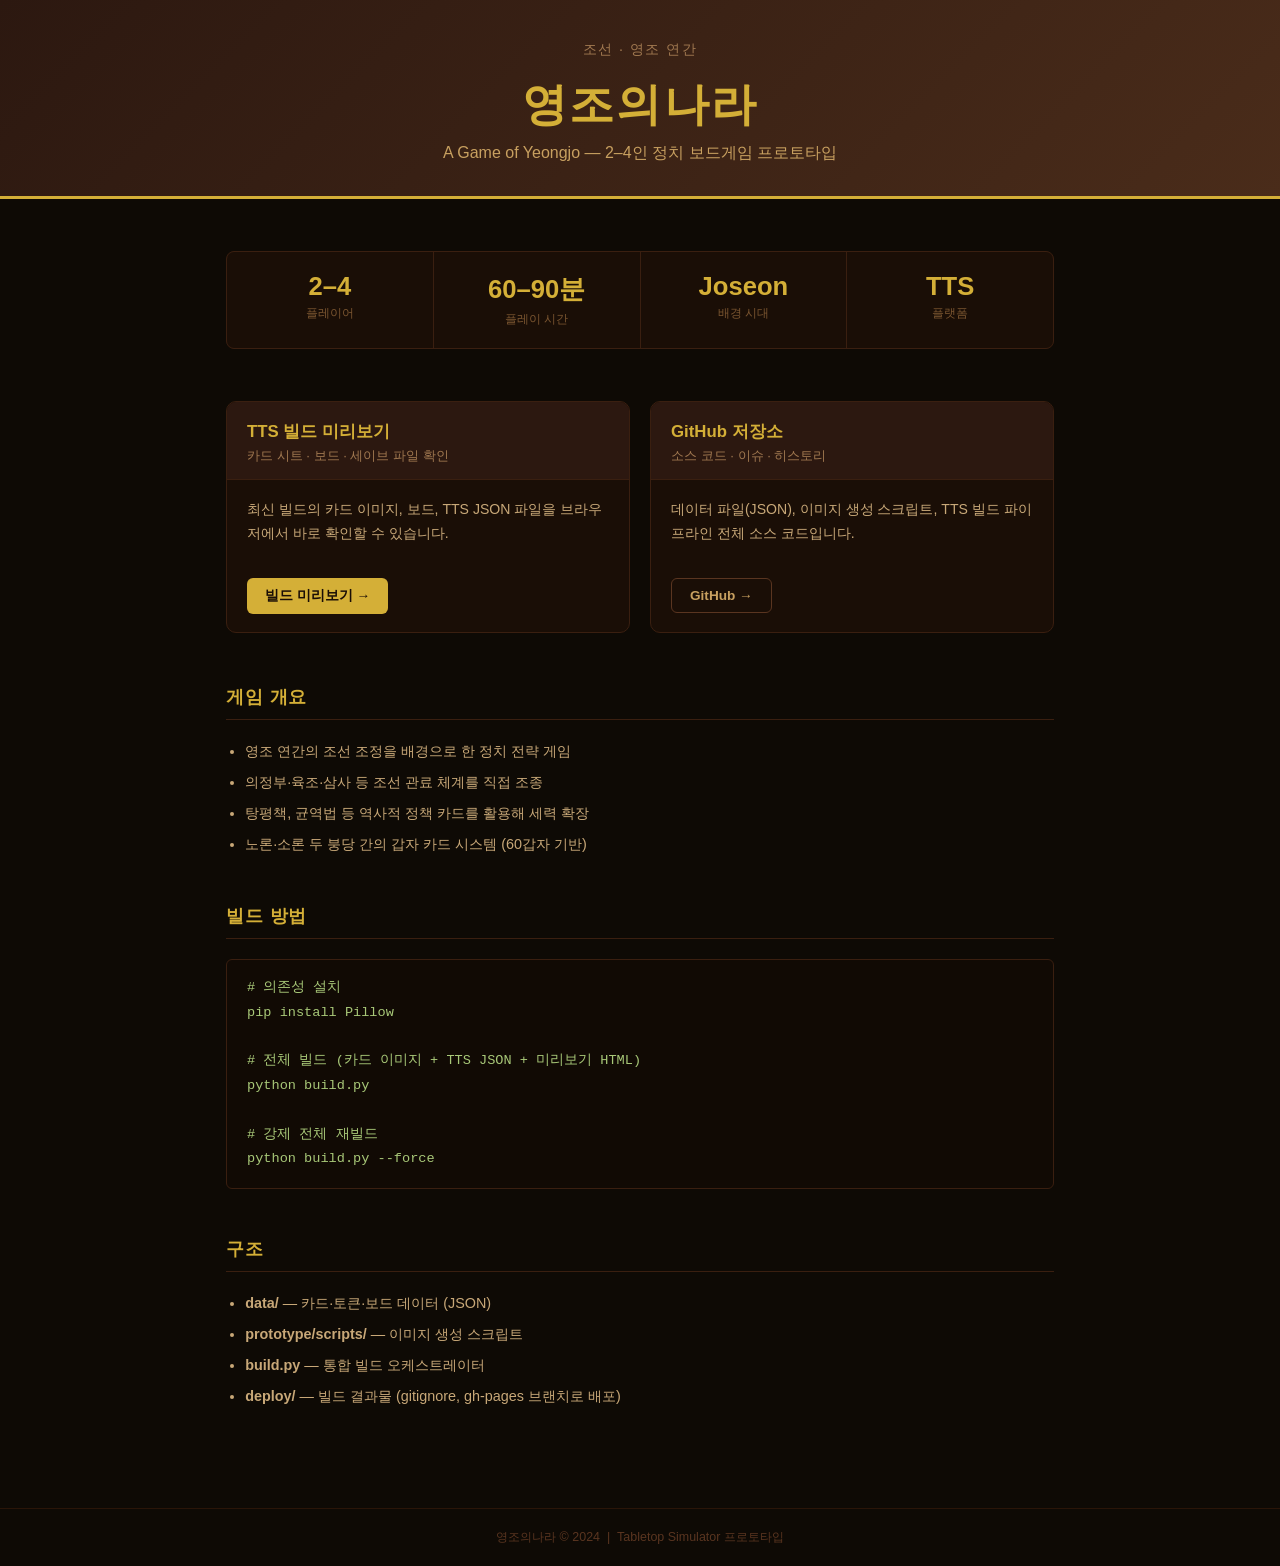
==== commit a2fe578d: "보드판 이미지 변경 및 빌드 방법 변경" ====
--- a/index.html
+++ b/index.html
@@ -3,314 +3,218 @@
 <head>
   <meta charset="UTF-8">
   <meta name="viewport" content="width=device-width, initial-scale=1.0">
-  <title>영조의나라 — TTS 배포 파일</title>
+  <title>영조의나라 — 보드게임 프로젝트</title>
   <style>
     *, *::before, *::after { box-sizing: border-box; margin: 0; padding: 0; }
 
     body {
       font-family: 'Malgun Gothic', 'Noto Sans KR', sans-serif;
-      background: #120b06;
+      background: #0e0a05;
       color: #e8d5b0;
       min-height: 100vh;
-    }
-
-    /* ── 헤더 ── */
+      display: flex;
+      flex-direction: column;
+    }
+
     header {
       background: linear-gradient(135deg, #2c1810 0%, #4a2c1a 100%);
       border-bottom: 3px solid #d4af37;
-      padding: 28px 36px 20px;
-    }
-    header h1 { font-size: 2rem; color: #d4af37; margin-bottom: 6px; }
-    header .meta { color: #a07850; font-size: 0.85rem; }
-
-    /* ── 통계 바 ── */
-    .stats-bar {
-      display: flex;
-      gap: 0;
-      background: #1e100a;
-      border-bottom: 1px solid #3a1f10;
-    }
-    .stat {
-      flex: 1;
-      display: flex;
-      flex-direction: column;
-      align-items: center;
-      padding: 14px 0;
-      border-right: 1px solid #3a1f10;
-    }
-    .stat:last-child { border-right: none; }
-    .stat-value { font-size: 1.8rem; font-weight: 700; color: #d4af37; }
-    .stat-label { font-size: 0.72rem; color: #7a5530; margin-top: 2px; }
-
-    /* ── 메인 ── */
-    main { padding: 36px; }
-
-    section { margin-bottom: 52px; }
-    section h2 {
-      font-size: 1.25rem;
-      color: #d4af37;
-      border-bottom: 2px solid #3a1f10;
-      padding-bottom: 8px;
-      margin-bottom: 22px;
-    }
-
-    /* ── 그리드 ── */
-    .grid {
+      padding: 40px 48px 32px;
+      text-align: center;
+    }
+    header .subtitle { color: #a07850; font-size: 0.9rem; margin-bottom: 16px; letter-spacing: 0.1em; }
+    header h1 { font-size: 2.8rem; color: #d4af37; margin-bottom: 8px; letter-spacing: 0.05em; }
+    header .tagline { color: #c8a060; font-size: 1rem; margin-top: 8px; }
+
+    main { flex: 1; max-width: 900px; margin: 0 auto; padding: 52px 36px; width: 100%; }
+
+    .info-grid {
       display: grid;
-      grid-template-columns: repeat(auto-fill, minmax(300px, 1fr));
-      gap: 18px;
-    }
-
-    /* ── 카드 아이템 ── */
-    .card-item {
-      background: #2c1810;
+      grid-template-columns: repeat(auto-fit, minmax(200px, 1fr));
+      gap: 1px;
+      background: #3a1f10;
+      border: 1px solid #3a1f10;
+      border-radius: 8px;
+      overflow: hidden;
+      margin-bottom: 52px;
+    }
+    .info-cell {
+      background: #1a0e06;
+      padding: 20px 24px;
+      text-align: center;
+    }
+    .info-value { font-size: 1.6rem; font-weight: 700; color: #d4af37; }
+    .info-label { font-size: 0.78rem; color: #7a5530; margin-top: 4px; }
+
+    .card-grid {
+      display: grid;
+      grid-template-columns: repeat(auto-fit, minmax(280px, 1fr));
+      gap: 20px;
+      margin-bottom: 52px;
+    }
+    .card {
+      background: #1a0e06;
       border: 1px solid #3a1f10;
       border-radius: 10px;
       overflow: hidden;
-      transition: border-color 0.2s, transform 0.15s;
-    }
-    .card-item:hover {
-      border-color: #d4af37;
-      transform: translateY(-2px);
-    }
-
-    .card-header {
-      display: flex;
-      justify-content: space-between;
-      align-items: center;
-      padding: 9px 14px;
-      background: #1a0f0a;
+      transition: border-color 0.2s;
+    }
+    .card:hover { border-color: #d4af37; }
+    .card-top {
+      background: #2c1810;
+      padding: 18px 20px 14px;
       border-bottom: 1px solid #3a1f10;
     }
-    .item-name { font-weight: 700; font-size: 0.9rem; }
-    .item-badge {
-      font-size: 0.72rem;
-      color: #a07850;
-      background: #3a1f10;
-      padding: 2px 9px;
-      border-radius: 12px;
-      white-space: nowrap;
-    }
-
-    .card-item a { display: block; }
-    .card-item img {
-      width: 100%;
-      height: 190px;
-      object-fit: contain;
-      background: #0d0703;
-      display: block;
+    .card-top h2 { font-size: 1.05rem; color: #d4af37; margin-bottom: 4px; }
+    .card-top .desc { font-size: 0.82rem; color: #a07850; }
+    .card-body { padding: 18px 20px; font-size: 0.88rem; color: #c8a878; line-height: 1.7; }
+    .card-foot { padding: 14px 20px 18px; }
+    .btn {
+      display: inline-block;
+      padding: 9px 18px;
+      border-radius: 6px;
+      font-size: 0.85rem;
+      text-decoration: none;
+      font-weight: 600;
       transition: opacity 0.15s;
     }
-    .card-item a:hover img { opacity: 0.85; }
-
-    .card-footer {
-      padding: 8px 14px 10px;
-      background: #1a0f0a;
-    }
-    .card-footer code {
-      font-size: 0.68rem;
-      color: #5a8cbf;
-      word-break: break-all;
-      display: block;
-      line-height: 1.4;
-    }
-
-    /* ── JSON 섹션 ── */
-    .json-box {
-      background: #2c1810;
+    .btn:hover { opacity: 0.82; }
+    .btn-gold  { background: #d4af37; color: #1a0e06; }
+    .btn-ghost { border: 1px solid #5a3520; color: #c8a060; }
+
+    section { margin-bottom: 48px; }
+    section h2 {
+      font-size: 1.1rem;
+      color: #d4af37;
+      border-bottom: 1px solid #3a1f10;
+      padding-bottom: 10px;
+      margin-bottom: 20px;
+      letter-spacing: 0.05em;
+    }
+    ul { padding-left: 1.2em; }
+    li { margin-bottom: 8px; font-size: 0.9rem; color: #c8a878; line-height: 1.6; }
+
+    .code-block {
+      background: #110a04;
       border: 1px solid #3a1f10;
-      border-radius: 10px;
-      padding: 22px 26px;
-    }
-    .json-box p { color: #a07850; margin-bottom: 14px; line-height: 1.7; }
-    .json-box code { color: #d4af37; }
-    .dl-btn {
-      display: inline-block;
-      background: #d4af37;
-      color: #1a0f0a;
-      text-decoration: none;
-      padding: 10px 26px;
       border-radius: 6px;
-      font-weight: 700;
-      font-size: 0.95rem;
-      transition: background 0.2s;
-    }
-    .dl-btn:hover { background: #f0d060; }
-
-    /* ── 헤더 내비 ── */
-    .header-nav {
-      margin-top: 10px;
-    }
-    .nav-link {
-      display: inline-block;
-      border: 1px solid #3a1f10;
-      color: #a07850;
-      text-decoration: none;
-      padding: 5px 14px;
-      border-radius: 6px;
-      font-size: 0.82rem;
-      transition: border-color .2s, color .2s;
-    }
-    .nav-link:hover {
-      border-color: #d4af37;
-      color: #d4af37;
-    }
-
-    /* ── 푸터 ── */
+      padding: 16px 20px;
+      font-family: 'Consolas', 'Courier New', monospace;
+      font-size: 0.85rem;
+      color: #a8c878;
+      line-height: 1.8;
+    }
+
     footer {
       text-align: center;
-      padding: 22px;
-      color: #3a1f10;
+      padding: 20px;
       font-size: 0.78rem;
-      border-top: 1px solid #1e100a;
+      color: #5a3520;
+      border-top: 1px solid #2a1508;
     }
   </style>
 </head>
 <body>
 
 <header>
-  <h1>영조의나라 — Tabletop Simulator 배포 파일</h1>
-  <div class="meta">
-    빌드: 2026년 03월 26일 01:57:57 &nbsp;|&nbsp;
-    저장소: darkavengerk/aGameOfYJ @ master
+  <div class="subtitle">조선 · 영조 연간</div>
+  <h1>영조의나라</h1>
+  <div class="tagline">A Game of Yeongjo — 2–4인 정치 보드게임 프로토타입</div>
+</header>
+
+<main>
+
+  <div class="info-grid">
+    <div class="info-cell">
+      <div class="info-value">2–4</div>
+      <div class="info-label">플레이어</div>
+    </div>
+    <div class="info-cell">
+      <div class="info-value">60–90분</div>
+      <div class="info-label">플레이 시간</div>
+    </div>
+    <div class="info-cell">
+      <div class="info-value">Joseon</div>
+      <div class="info-label">배경 시대</div>
+    </div>
+    <div class="info-cell">
+      <div class="info-value">TTS</div>
+      <div class="info-label">플랫폼</div>
+    </div>
   </div>
-  <nav class="header-nav">
-    <a href="editor/index.html" class="nav-link">카드 에디터 →</a>
-  </nav>
-</header>
-
-<div class="stats-bar">
-  <div class="stat">
-    <span class="stat-value">4</span>
-    <span class="stat-label">카드 시트</span>
+
+  <div class="card-grid">
+    <div class="card">
+      <div class="card-top">
+        <h2>TTS 빌드 미리보기</h2>
+        <div class="desc">카드 시트 · 보드 · 세이브 파일 확인</div>
+      </div>
+      <div class="card-body">
+        최신 빌드의 카드 이미지, 보드, TTS JSON 파일을
+        브라우저에서 바로 확인할 수 있습니다.
+      </div>
+      <div class="card-foot">
+        <a href="https://darkavengerk.github.io/aGameOfYJ/" class="btn btn-gold" target="_blank">
+          빌드 미리보기 →
+        </a>
+      </div>
+    </div>
+
+    <div class="card">
+      <div class="card-top">
+        <h2>GitHub 저장소</h2>
+        <div class="desc">소스 코드 · 이슈 · 히스토리</div>
+      </div>
+      <div class="card-body">
+        데이터 파일(JSON), 이미지 생성 스크립트,
+        TTS 빌드 파이프라인 전체 소스 코드입니다.
+      </div>
+      <div class="card-foot">
+        <a href="https://github.com/darkavengerk/aGameOfYJ" class="btn btn-ghost" target="_blank">
+          GitHub →
+        </a>
+      </div>
+    </div>
   </div>
-  <div class="stat">
-    <span class="stat-value">129</span>
-    <span class="stat-label">총 카드 수</span>
-  </div>
-  <div class="stat">
-    <span class="stat-value">1</span>
-    <span class="stat-label">보드</span>
-  </div>
-  <div class="stat">
-    <span class="stat-value">6</span>
-    <span class="stat-label">총 이미지</span>
-  </div>
-</div>
-
-<main>
 
   <section>
-    <h2>카드 시트 (Card Sheets)</h2>
-    <div class="grid">
-      
-        <div class="card-item">
-          <div class="card-header">
-            <span class="item-name">event_cards</span>
-            <span class="item-badge">5×1 그리드 / 4장</span>
-          </div>
-          <a href="deploy/images/event_cards.jpg" target="_blank" title="클릭하면 원본 크기로 열림">
-            <img src="deploy/images/event_cards.jpg" alt="event_cards" loading="lazy">
-          </a>
-          <div class="card-footer">
-            <code>https://raw.githubusercontent.com/darkavengerk/aGameOfYJ/master/deploy/images/event_cards.jpg</code>
-          </div>
-        </div>
-        <div class="card-item">
-          <div class="card-header">
-            <span class="item-name">noron_gapja</span>
-            <span class="item-badge">10×7 그리드 / 60장</span>
-          </div>
-          <a href="deploy/images/noron_gapja.jpg" target="_blank" title="클릭하면 원본 크기로 열림">
-            <img src="deploy/images/noron_gapja.jpg" alt="noron_gapja" loading="lazy">
-          </a>
-          <div class="card-footer">
-            <code>https://raw.githubusercontent.com/darkavengerk/aGameOfYJ/master/deploy/images/noron_gapja.jpg</code>
-          </div>
-        </div>
-        <div class="card-item">
-          <div class="card-header">
-            <span class="item-name">policy_cards</span>
-            <span class="item-badge">6×1 그리드 / 5장</span>
-          </div>
-          <a href="deploy/images/policy_cards.jpg" target="_blank" title="클릭하면 원본 크기로 열림">
-            <img src="deploy/images/policy_cards.jpg" alt="policy_cards" loading="lazy">
-          </a>
-          <div class="card-footer">
-            <code>https://raw.githubusercontent.com/darkavengerk/aGameOfYJ/master/deploy/images/policy_cards.jpg</code>
-          </div>
-        </div>
-        <div class="card-item">
-          <div class="card-header">
-            <span class="item-name">soron_gapja</span>
-            <span class="item-badge">10×7 그리드 / 60장</span>
-          </div>
-          <a href="deploy/images/soron_gapja.jpg" target="_blank" title="클릭하면 원본 크기로 열림">
-            <img src="deploy/images/soron_gapja.jpg" alt="soron_gapja" loading="lazy">
-          </a>
-          <div class="card-footer">
-            <code>https://raw.githubusercontent.com/darkavengerk/aGameOfYJ/master/deploy/images/soron_gapja.jpg</code>
-          </div>
-        </div>
-    </div>
+    <h2>게임 개요</h2>
+    <ul>
+      <li>영조 연간의 조선 조정을 배경으로 한 정치 전략 게임</li>
+      <li>의정부·육조·삼사 등 조선 관료 체계를 직접 조종</li>
+      <li>탕평책, 균역법 등 역사적 정책 카드를 활용해 세력 확장</li>
+      <li>노론·소론 두 붕당 간의 갑자 카드 시스템 (60갑자 기반)</li>
+    </ul>
   </section>
 
   <section>
-    <h2>보드 (Board)</h2>
-    <div class="grid">
-      
-        <div class="card-item">
-          <div class="card-header">
-            <span class="item-name">main_board</span>
-            <span class="item-badge">2400×1800px</span>
-          </div>
-          <a href="deploy/images/main_board.jpg" target="_blank" title="클릭하면 원본 크기로 열림">
-            <img src="deploy/images/main_board.jpg" alt="main_board" loading="lazy">
-          </a>
-          <div class="card-footer">
-            <code>https://raw.githubusercontent.com/darkavengerk/aGameOfYJ/master/deploy/images/main_board.jpg</code>
-          </div>
-        </div>
+    <h2>빌드 방법</h2>
+    <div class="code-block">
+# 의존성 설치<br>
+pip install Pillow<br>
+<br>
+# 전체 빌드 (카드 이미지 + TTS JSON + 미리보기 HTML)<br>
+python build.py<br>
+<br>
+# 강제 전체 재빌드<br>
+python build.py --force
     </div>
   </section>
 
   <section>
-    <h2>카드 뒷면 (Card Back)</h2>
-    <div class="grid">
-      <div class="card-item">
-        <div class="card-header">
-          <span class="item-name">card_back</span>
-          <span class="item-badge">공용 뒷면</span>
-        </div>
-        <a href="deploy/images/card_back.jpg" target="_blank">
-          <img src="deploy/images/card_back.jpg" alt="card_back" loading="lazy">
-        </a>
-        <div class="card-footer">
-          <code>https://raw.githubusercontent.com/darkavengerk/aGameOfYJ/master/deploy/images/card_back.jpg</code>
-        </div>
-      </div>
-    </div>
+    <h2>구조</h2>
+    <ul>
+      <li><strong>data/</strong> — 카드·토큰·보드 데이터 (JSON)</li>
+      <li><strong>prototype/scripts/</strong> — 이미지 생성 스크립트</li>
+      <li><strong>build.py</strong> — 통합 빌드 오케스트레이터</li>
+      <li><strong>deploy/</strong> — 빌드 결과물 (gitignore, gh-pages 브랜치로 배포)</li>
+    </ul>
   </section>
 
-  <section>
-    <h2>TTS 세이브 파일 (Save File)</h2>
-    <div class="json-box">
-      <p>
-        아래 파일을 Tabletop Simulator 세이브 폴더에 복사하면<br>
-        게임을 바로 불러올 수 있습니다.<br>
-        <code>~/Documents/My Games/Tabletop Simulator/Saves/</code>
-      </p>
-      <a href="deploy/yeongjo_kingdom.json" download class="dl-btn">
-        yeongjo_kingdom.json 다운로드
-      </a>
-    </div>
-  </section>
-
 </main>
 
 <footer>
-  영조의나라 &copy; 2026 &nbsp;|&nbsp;
-  Tabletop Simulator 배포용 자동 빌드
+  영조의나라 &copy; 2024 &nbsp;|&nbsp; Tabletop Simulator 프로토타입
 </footer>
 
 </body>
